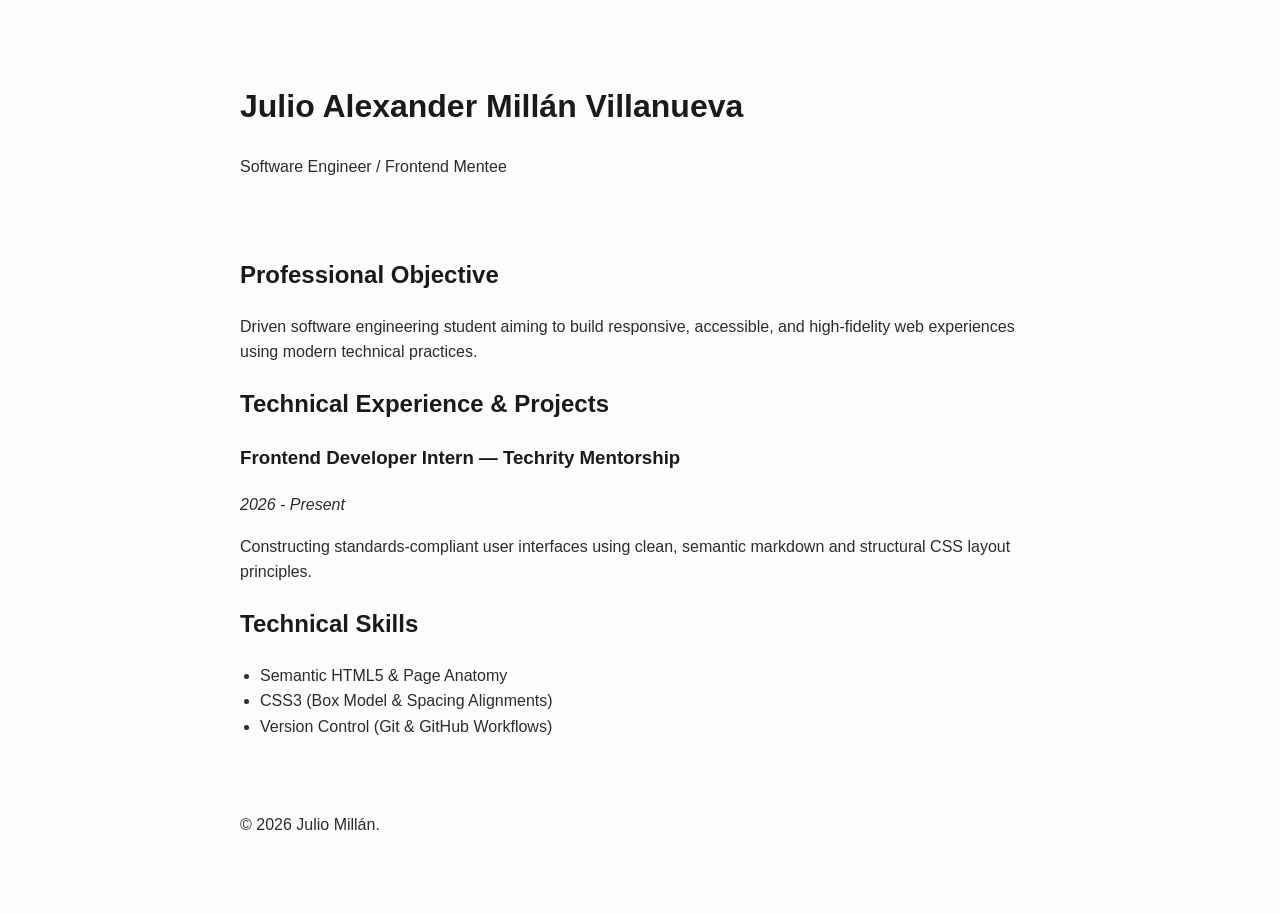
==== techricity-project-hub/index.html @ a26f91f9 "Adding project 1" ====
<!DOCTYPE html>
<html lang="en">
<head>
    <meta charset="UTF-8">
    <meta name="viewport" content="width=device-width, initial-scale=1.0">
    <title>Professional Developer Resume</title>
    <link rel="stylesheet" href="style.css">
</head>
<body>
    <header>
        <h1>Julio Alexander Millán Villanueva</h1>
        <p>Software Engineer / Frontend Mentee</p>
    </header>

    <main>
        <section id="objective">
            <h2>Professional Objective</h2>
            <p>Driven software engineering student aiming to build responsive, accessible, and high-fidelity web experiences using modern technical practices.</p>
        </section>

        <section id="experience">
            <h2>Technical Experience & Projects</h2>
            <h3>Frontend Developer Intern — Techrity Mentorship</h3>
            <p><em>2026 - Present</em></p>
            <p>Constructing standards-compliant user interfaces using clean, semantic markdown and structural CSS layout principles.</p>
        </section>

        <section id="skills">
            <h2>Technical Skills</h2>
            <ul>
                <li>Semantic HTML5 & Page Anatomy</li>
                <li>CSS3 (Box Model & Spacing Alignments)</li>
                <li>Version Control (Git & GitHub Workflows)</li>
            </ul>
        </section>
    </main>

    <footer>
        <p>&copy; 2026 Julio Millán.</p>
    </footer>
</body>
</html>
---- techricity-project-hub/style.css ----
body {
    background-color: #fcfcfc;
    color: #2c2c2c;
    font-family: Arial, Helvetica, sans-serif;
    line-height: 1.6;
    margin: 0;
    padding: 40px 20px;
}

header, main, footer {
    max-width: 800px;
    margin: 0 auto;
    padding: 20px 0;
}

h1, h2, h3 {
    color: #1a1a1a;
}

ul {
    padding-left: 20px;
}
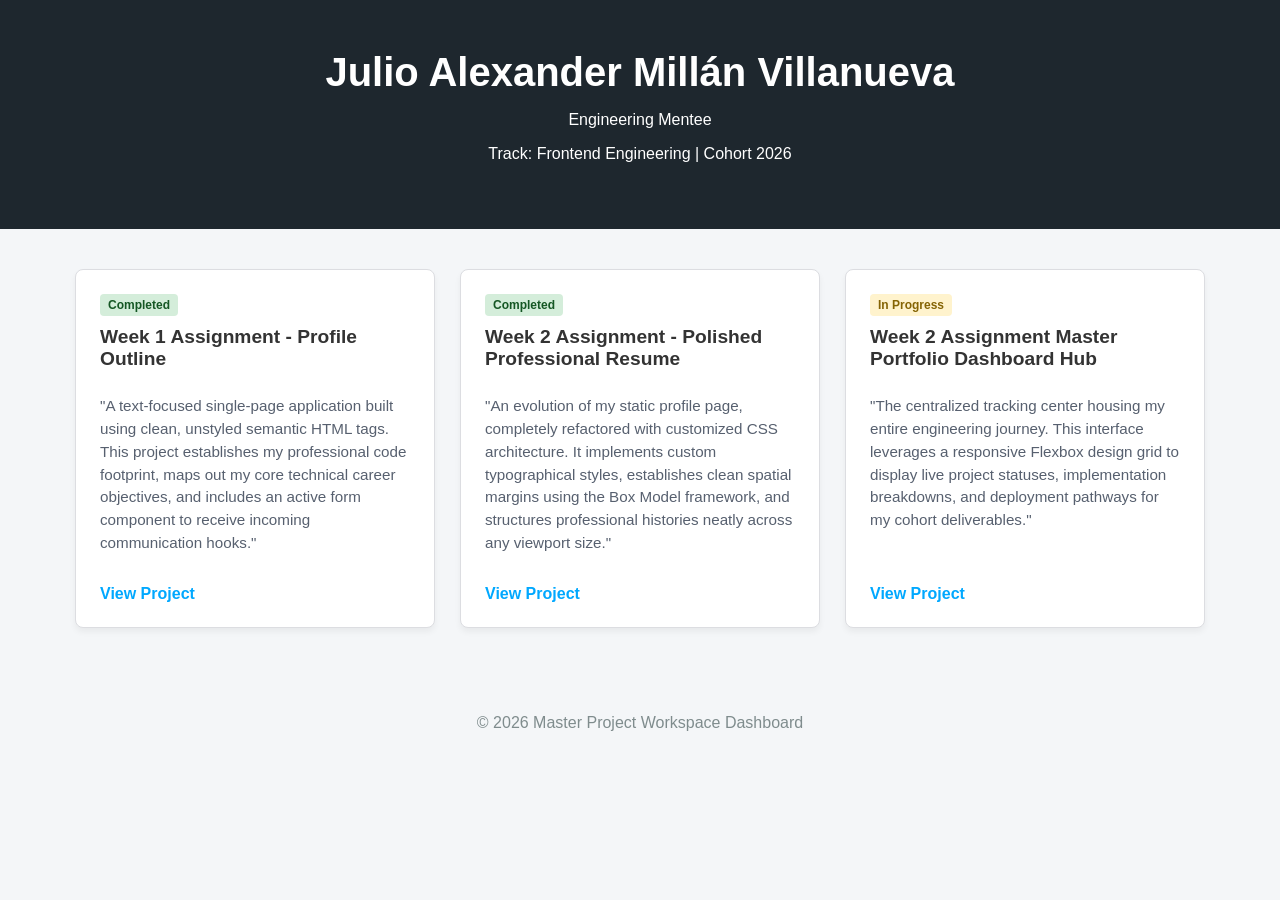
==== commit 37f3cd87: "Adding the project hub" ====
--- a/techricity-project-hub/index.html
+++ b/techricity-project-hub/index.html
@@ -3,40 +3,51 @@
 <head>
     <meta charset="UTF-8">
     <meta name="viewport" content="width=device-width, initial-scale=1.0">
-    <title>Professional Developer Resume</title>
+    <title>Master Mentorship Project Hub</title>
     <link rel="stylesheet" href="style.css">
 </head>
 <body>
-    <header>
+    <header class="hero-section">
         <h1>Julio Alexander Millán Villanueva</h1>
-        <p>Software Engineer / Frontend Mentee</p>
+        <p class="role">Engineering Mentee</p>
+        <p class="track-data">Track: Frontend Engineering | Cohort 2026</p>
     </header>
+    
+    <main>
+        <div class="flex-grid-wrapper">
+            
+            <div class="card">
+                <div class="card-header">
+                    <span class="status status-completed">Completed</span>
+                    <h3>Week 1 Assignment - Profile Outline</h3>
+                </div>
+                <p>"A text-focused single-page application built using clean, unstyled semantic HTML tags. This project establishes my professional code footprint, maps out my core technical career objectives, and includes an active form component to receive incoming communication hooks."</p>
+                <a href="https://[your-username].github.io/[week-1-repo]/" target="_blank">View Project</a>
+            </div>
 
-    <main>
-        <section id="objective">
-            <h2>Professional Objective</h2>
-            <p>Driven software engineering student aiming to build responsive, accessible, and high-fidelity web experiences using modern technical practices.</p>
-        </section>
+            <div class="card">
+                <div class="card-header">
+                    <span class="status status-completed">Completed</span>
+                    <h3>Week 2 Assignment - Polished Professional Resume</h3>
+                </div>
+                <p>"An evolution of my static profile page, completely refactored with customized CSS architecture. It implements custom typographical styles, establishes clean spatial margins using the Box Model framework, and structures professional histories neatly across any viewport size."</p>
+                <a href="https://[your-username].github.io/techrity-resume/" target="_blank">View Project</a>
+            </div>
 
-        <section id="experience">
-            <h2>Technical Experience & Projects</h2>
-            <h3>Frontend Developer Intern — Techrity Mentorship</h3>
-            <p><em>2026 - Present</em></p>
-            <p>Constructing standards-compliant user interfaces using clean, semantic markdown and structural CSS layout principles.</p>
-        </section>
+            <div class="card">
+                <div class="card-header">
+                    <span class="status status-progress">In Progress</span>
+                    <h3>Week 2 Assignment Master Portfolio Dashboard Hub</h3>
+                </div>
+                <p>"The centralized tracking center housing my entire engineering journey. This interface leverages a responsive Flexbox design grid to display live project statuses, implementation breakdowns, and deployment pathways for my cohort deliverables."</p>
+                <a href="https://[your-username].github.io/techrity-project-hub/" target="_blank">View Project</a>
+            </div>
 
-        <section id="skills">
-            <h2>Technical Skills</h2>
-            <ul>
-                <li>Semantic HTML5 & Page Anatomy</li>
-                <li>CSS3 (Box Model & Spacing Alignments)</li>
-                <li>Version Control (Git & GitHub Workflows)</li>
-            </ul>
-        </section>
+        </div>
     </main>
 
     <footer>
-        <p>&copy; 2026 Julio Millán.</p>
+        <p>&copy; 2026 Master Project Workspace Dashboard</p>
     </footer>
 </body>
 </html>
--- a/techricity-project-hub/style.css
+++ b/techricity-project-hub/style.css
@@ -1,22 +1,94 @@
-body {
-    background-color: #fcfcfc;
-    color: #2c2c2c;
-    font-family: Arial, Helvetica, sans-serif;
-    line-height: 1.6;
-    margin: 0;
-    padding: 40px 20px;
+* {
+    box-sizing: border-box;
 }
 
-header, main, footer {
-    max-width: 800px;
-    margin: 0 auto;
-    padding: 20px 0;
+body {
+    background-color: #f4f6f8;
+    color: #333333;
+    font-family: 'Segoe UI', Tahoma, Geneva, Verdana, sans-serif;
+    margin: 0;
+    padding: 0;
 }
 
-h1, h2, h3 {
-    color: #1a1a1a;
+/* Hero Section Style */
+.hero-section {
+    background-color: #1e272e;
+    color: #ffffff;
+    text-align: center;
+    padding: 50px 20px;
 }
 
-ul {
-    padding-left: 20px;
+.hero-section h1 {
+    margin: 0 0 10px 0;
+    font-size: 2.5rem;
+}
+
+/* Flexbox Layout Configuration */
+.flex-grid-wrapper {
+    display: flex;
+    flex-wrap: wrap;
+    justify-content: center;
+    gap: 25px;
+    padding: 40px 20px;
+    max-width: 1200px;
+    margin: 0 auto;
+}
+
+/* Card Module Style */
+.card {
+    background: #ffffff;
+    border: 1px solid #dcdde1;
+    border-radius: 8px;
+    padding: 24px;
+    width: 100%;
+    max-width: 360px;
+    display: flex;
+    flex-direction: column;
+    justify-content: space-between;
+    box-shadow: 0 4px 6px rgba(0, 0, 0, 0.05);
+}
+
+.card h3 {
+    margin: 10px 0;
+    font-size: 1.2rem;
+}
+
+.card p {
+    font-size: 0.95rem;
+    color: #57606f;
+    line-height: 1.5;
+    flex-grow: 1;
+}
+
+.card a {
+    display: inline-block;
+    margin-top: 15px;
+    color: #00a8ff;
+    text-decoration: none;
+    font-weight: bold;
+}
+
+/* Status Tags */
+.status {
+    display: inline-block;
+    padding: 4px 8px;
+    border-radius: 4px;
+    font-size: 0.75rem;
+    font-weight: bold;
+}
+
+.status-completed {
+    background-color: #d4edda;
+    color: #155724;
+}
+
+.status-progress {
+    background-color: #fff3cd;
+    color: #856404;
+}
+
+footer {
+    text-align: center;
+    padding: 30px;
+    color: #7f8c8d;
 }
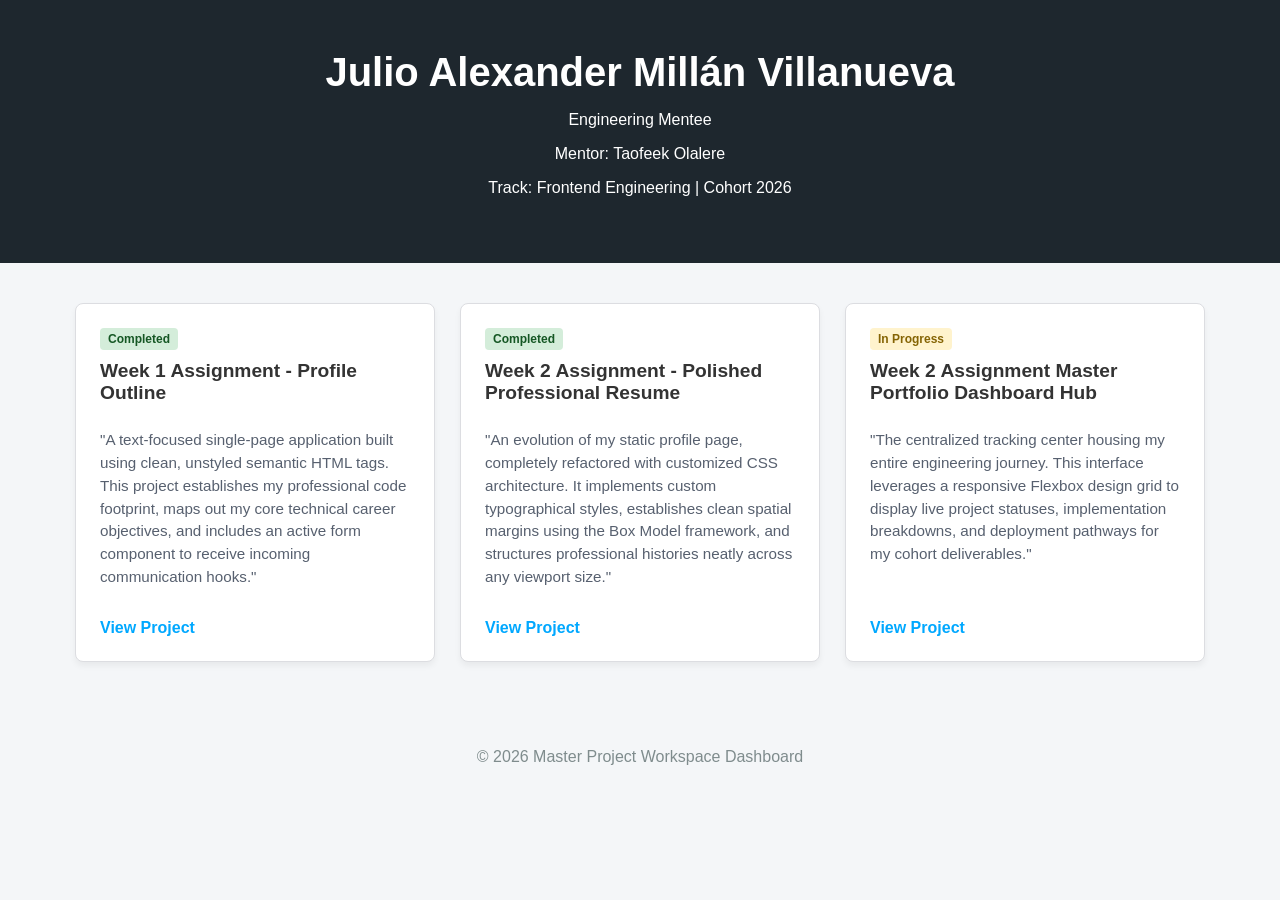
==== commit 4d74718e: "Added mentor" ====
--- a/techricity-project-hub/index.html
+++ b/techricity-project-hub/index.html
@@ -10,6 +10,7 @@
     <header class="hero-section">
         <h1>Julio Alexander Millán Villanueva</h1>
         <p class="role">Engineering Mentee</p>
+        <p class="mentor">Mentor: Taofeek Olalere</p>
         <p class="track-data">Track: Frontend Engineering | Cohort 2026</p>
     </header>
     
@@ -22,7 +23,7 @@
                     <h3>Week 1 Assignment - Profile Outline</h3>
                 </div>
                 <p>"A text-focused single-page application built using clean, unstyled semantic HTML tags. This project establishes my professional code footprint, maps out my core technical career objectives, and includes an active form component to receive incoming communication hooks."</p>
-                <a href="https://[your-username].github.io/[week-1-repo]/" target="_blank">View Project</a>
+                <a href="https://juliomillan.github.io/techricity-profile/techricity-profile/" target="_blank">View Project</a>
             </div>
 
             <div class="card">
@@ -31,7 +32,7 @@
                     <h3>Week 2 Assignment - Polished Professional Resume</h3>
                 </div>
                 <p>"An evolution of my static profile page, completely refactored with customized CSS architecture. It implements custom typographical styles, establishes clean spatial margins using the Box Model framework, and structures professional histories neatly across any viewport size."</p>
-                <a href="https://[your-username].github.io/techrity-resume/" target="_blank">View Project</a>
+                <a href="https://juliomillan.github.io/techricity-profile/techricity-resume2/" target="_blank">View Project</a>
             </div>
 
             <div class="card">
--- a/techricity-project-hub/style.css
+++ b/techricity-project-hub/style.css
@@ -46,6 +46,15 @@
     flex-direction: column;
     justify-content: space-between;
     box-shadow: 0 4px 6px rgba(0, 0, 0, 0.05);
+    
+    /* Smoothly animate changes over 0.3 seconds */
+    transition: transform 0.3s ease, box-shadow 0.3s ease, border-color 0.3s ease;
+}
+
+.card:hover {
+    transform: translateY(-5px); 
+    box-shadow: 0 8px 16px rgba(0, 0, 0, 0.1); 
+    border-color: #00a8ff; 
 }
 
 .card h3 {
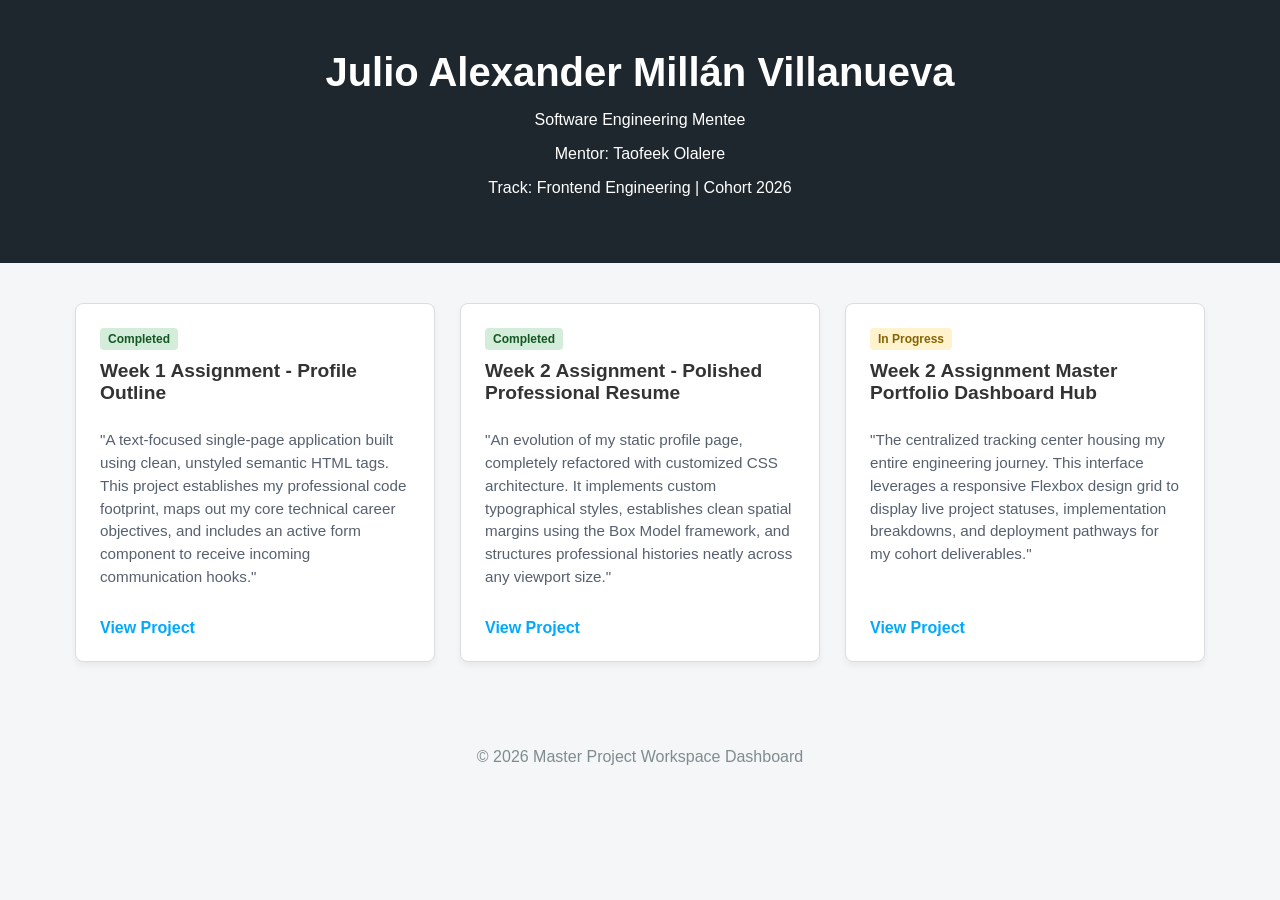
==== commit a6e6ae9b: "Update role description to 'Software Engineering Mentee'" ====
--- a/techricity-project-hub/index.html
+++ b/techricity-project-hub/index.html
@@ -9,7 +9,7 @@
 <body>
     <header class="hero-section">
         <h1>Julio Alexander Millán Villanueva</h1>
-        <p class="role">Engineering Mentee</p>
+        <p class="role">Software Engineering Mentee</p>
         <p class="mentor">Mentor: Taofeek Olalere</p>
         <p class="track-data">Track: Frontend Engineering | Cohort 2026</p>
     </header>
@@ -51,4 +51,4 @@
         <p>&copy; 2026 Master Project Workspace Dashboard</p>
     </footer>
 </body>
-</html>+</html>
